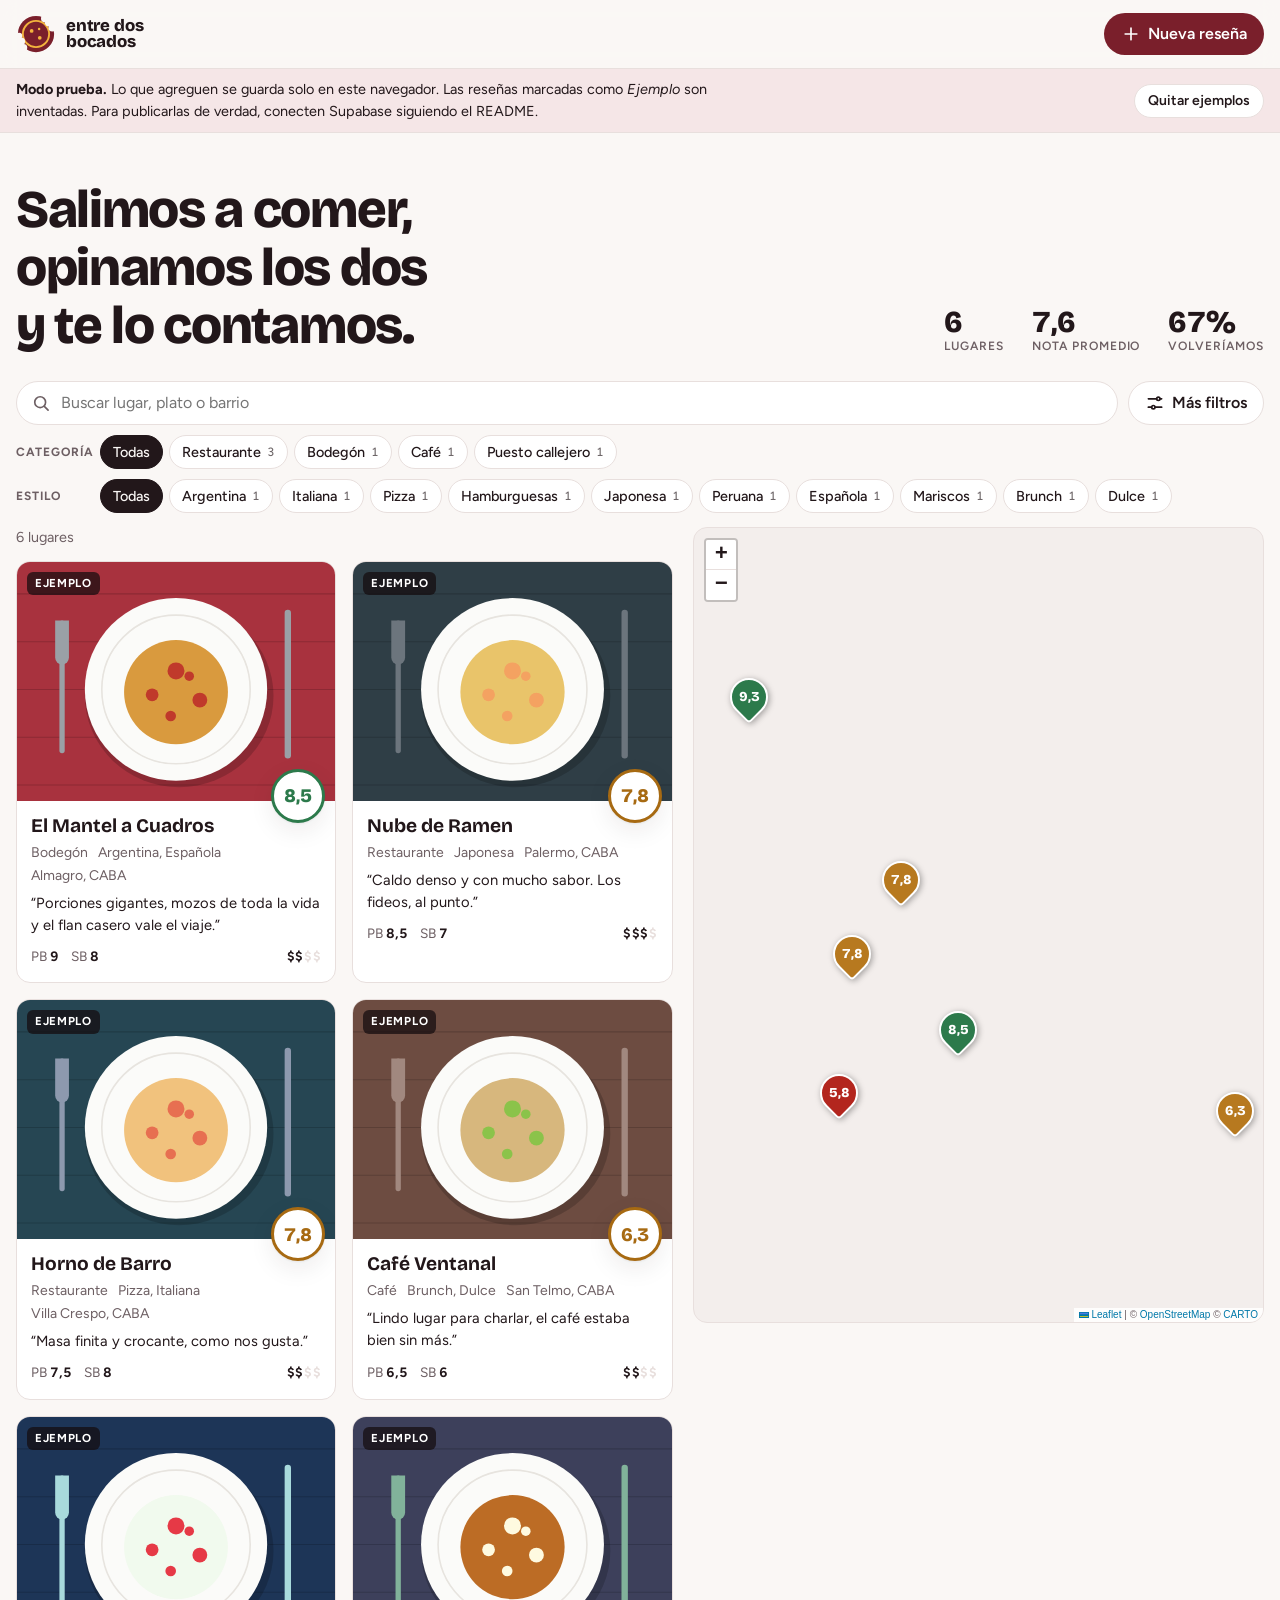
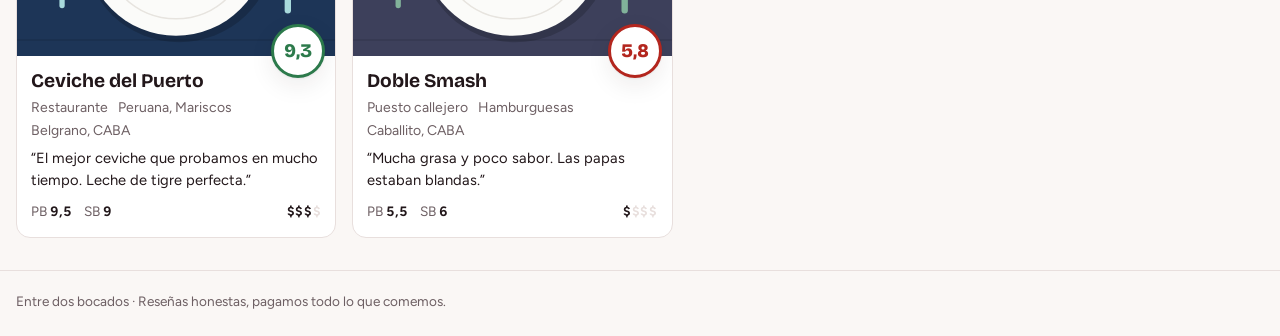
==== entre-dos-bocados/index.html @ 96b05f70 "Entre dos bocados: sitio de reseñas gastronómicas con mapa, fotos y filtros Sitio estático (HTML/CSS" ====
<!doctype html>
<html lang="es">
<head>
  <meta charset="utf-8">
  <meta name="viewport" content="width=device-width, initial-scale=1, viewport-fit=cover">
  <title>Entre dos bocados</title>
  <meta name="description" content="Reseñas a dos voces de los lugares donde salimos a comer: mapa, fotos, notas y opiniones.">
  <meta name="theme-color" content="#7a1f2b">
  <link rel="icon" href="img/logo.svg" type="image/svg+xml">
  <link rel="preconnect" href="https://fonts.googleapis.com">
  <link rel="preconnect" href="https://fonts.gstatic.com" crossorigin>
  <link rel="stylesheet" href="https://fonts.googleapis.com/css2?family=Bricolage+Grotesque:opsz,wght@12..96,500;12..96,700;12..96,800&family=Figtree:wght@400;500;600;700&display=swap">
  <link rel="stylesheet" href="lib/leaflet/leaflet.css">
  <link rel="stylesheet" href="css/styles.css">
</head>
<body>
  <header class="barra">
    <div class="barra__interior">
      <a class="marca" href="#" aria-label="Entre dos bocados, inicio">
        <img class="marca__logo" src="img/logo.svg" alt="" width="40" height="40">
        <span class="marca__nombre">Entre dos<br>bocados</span>
      </a>
      <div class="barra__acciones">
        <button class="btn btn--fantasma" id="btn-ingresar" type="button" hidden>Ingresar</button>
        <button class="btn btn--fantasma" id="btn-salir" type="button" hidden>Salir</button>
        <button class="btn btn--primario" id="btn-nueva" type="button" hidden>
          <svg viewBox="0 0 24 24" aria-hidden="true"><path d="M12 5v14M5 12h14"/></svg>
          <span>Nueva reseña</span>
        </button>
      </div>
    </div>
  </header>

  <div class="aviso" id="aviso-prueba" hidden>
    <div class="aviso__interior">
      <p><strong>Modo prueba.</strong> Lo que agreguen se guarda solo en este navegador. Las reseñas marcadas como <em>Ejemplo</em> son inventadas. Para publicarlas de verdad, conecten Supabase siguiendo el README.</p>
      <button class="btn btn--chico" id="btn-quitar-ejemplos" type="button" hidden>Quitar ejemplos</button>
    </div>
  </div>

  <section class="portada">
    <div class="portada__interior">
      <h1>Salimos a comer, opinamos los dos y te lo contamos.</h1>
      <dl class="cifras" id="cifras">
        <div><dt>Lugares</dt><dd id="cifra-lugares">0</dd></div>
        <div><dt>Nota promedio</dt><dd id="cifra-promedio">–</dd></div>
        <div><dt>Volveríamos</dt><dd id="cifra-volver">–</dd></div>
      </dl>
    </div>
  </section>

  <section class="filtros" aria-label="Filtros">
    <div class="filtros__interior">
      <div class="filtros__fila">
        <label class="buscador">
          <svg viewBox="0 0 24 24" aria-hidden="true"><circle cx="11" cy="11" r="6.5"/><path d="m16 16 4.5 4.5"/></svg>
          <span class="sr">Buscar</span>
          <input id="buscar" type="search" placeholder="Buscar lugar, plato o barrio" autocomplete="off">
        </label>
        <button class="btn btn--contorno" id="btn-mas-filtros" type="button" aria-expanded="false" aria-controls="mas-filtros">
          <svg viewBox="0 0 24 24" aria-hidden="true"><path d="M4 7h10M18 7h2M4 17h4M12 17h8"/><circle cx="16" cy="7" r="2"/><circle cx="10" cy="17" r="2"/></svg>
          <span>Más filtros</span><span class="contador" id="contador-filtros" hidden></span>
        </button>
      </div>

      <div class="grupo-chips">
        <span class="grupo-chips__titulo">Categoría</span>
        <div class="chips" id="chips-categorias" role="group" aria-label="Filtrar por categoría"></div>
      </div>
      <div class="grupo-chips">
        <span class="grupo-chips__titulo">Estilo</span>
        <div class="chips" id="chips-estilos" role="group" aria-label="Filtrar por estilo de comida"></div>
      </div>

      <div class="mas-filtros" id="mas-filtros" hidden>
        <label class="campo campo--en-linea">
          <span>Precio</span>
          <select id="filtro-precio">
            <option value="">Cualquiera</option>
            <option value="1">$ económico</option>
            <option value="2">$$ moderado</option>
            <option value="3">$$$ caro</option>
            <option value="4">$$$$ para ocasiones</option>
          </select>
        </label>
        <label class="campo campo--en-linea">
          <span>Nota mínima</span>
          <select id="filtro-nota">
            <option value="0">Cualquiera</option>
            <option value="6">6 o más</option>
            <option value="7">7 o más</option>
            <option value="8">8 o más</option>
            <option value="9">9 o más</option>
          </select>
        </label>
        <label class="campo campo--en-linea">
          <span>Ordenar</span>
          <select id="filtro-orden">
            <option value="recientes">Más recientes</option>
            <option value="nota">Mejor nota</option>
            <option value="precio">Más económicos</option>
            <option value="nombre">Nombre (A–Z)</option>
          </select>
        </label>
        <label class="interruptor">
          <input type="checkbox" id="filtro-volver">
          <span class="interruptor__pista" aria-hidden="true"></span>
          <span>Solo los que volveríamos</span>
        </label>
        <button class="btn btn--enlace" id="btn-limpiar" type="button">Limpiar filtros</button>
      </div>
    </div>
  </section>

  <main class="principal" id="principal" data-vista="lista">
    <section class="listado" aria-label="Reseñas">
      <p class="listado__resumen" id="resumen" aria-live="polite"></p>
      <div class="tarjetas" id="tarjetas"></div>
      <div class="vacio" id="vacio" hidden>
        <img src="img/logo.svg" alt="" width="56" height="56">
        <h2 id="vacio-titulo">Nada por acá</h2>
        <p id="vacio-texto">Ningún lugar coincide con esos filtros.</p>
      </div>
    </section>
    <section class="mapa-contenedor" aria-label="Mapa de lugares">
      <div id="mapa"></div>
    </section>
  </main>

  <nav class="conmutador" aria-label="Cambiar vista">
    <button type="button" data-vista="lista" aria-pressed="true">
      <svg viewBox="0 0 24 24" aria-hidden="true"><path d="M8 6h12M8 12h12M8 18h12"/><circle cx="4" cy="6" r="1"/><circle cx="4" cy="12" r="1"/><circle cx="4" cy="18" r="1"/></svg>
      Lista
    </button>
    <button type="button" data-vista="mapa" aria-pressed="false">
      <svg viewBox="0 0 24 24" aria-hidden="true"><path d="M12 21s-6.5-5.6-6.5-11a6.5 6.5 0 0 1 13 0c0 5.4-6.5 11-6.5 11z"/><circle cx="12" cy="10" r="2.3"/></svg>
      Mapa
    </button>
  </nav>

  <footer class="pie">
    <div class="pie__interior">
      <p>Entre dos bocados · Reseñas honestas, pagamos todo lo que comemos.</p>
    </div>
  </footer>

  <!-- Detalle de una reseña -->
  <dialog class="hoja" id="dlg-detalle" aria-labelledby="det-nombre">
    <div class="hoja__cuerpo" id="detalle"></div>
  </dialog>

  <!-- Formulario de reseña -->
  <dialog class="hoja hoja--form" id="dlg-form" aria-labelledby="form-titulo">
    <form class="formulario" id="form-resena" novalidate>
      <header class="hoja__cabecera">
        <h2 id="form-titulo">Nueva reseña</h2>
        <button class="btn-icono" type="button" data-cerrar aria-label="Cerrar">
          <svg viewBox="0 0 24 24" aria-hidden="true"><path d="M6 6l12 12M18 6 6 18"/></svg>
        </button>
      </header>

      <div class="formulario__contenido">
        <fieldset>
          <legend>El lugar</legend>
          <label class="campo">
            <span>Nombre del lugar *</span>
            <input id="f-nombre" name="nombre" required maxlength="120" autocomplete="off">
          </label>
          <div class="campos-dobles">
            <label class="campo">
              <span>Categoría *</span>
              <select id="f-categoria" name="categoria" required></select>
            </label>
            <div class="campo">
              <span id="f-precio-titulo">Precio</span>
              <div class="segmentado" id="f-precio" role="radiogroup" aria-labelledby="f-precio-titulo"></div>
            </div>
          </div>
          <div class="campo">
            <span>Estilos de comida</span>
            <div class="chips chips--envolver" id="f-estilos" role="group" aria-label="Estilos de comida"></div>
          </div>
        </fieldset>

        <fieldset>
          <legend>Ubicación *</legend>
          <div class="buscar-direccion">
            <label class="campo">
              <span>Dirección o barrio</span>
              <input id="f-direccion" name="direccion" maxlength="200" autocomplete="off" placeholder="Ej: Av. Corrientes 1234, CABA">
            </label>
            <button class="btn btn--contorno" type="button" id="btn-buscar-dir">Buscar</button>
          </div>
          <ul class="sugerencias" id="sugerencias" hidden></ul>
          <div class="mini-mapa" id="mini-mapa"></div>
          <div class="mini-mapa__pie">
            <p class="ayuda" id="ayuda-pin">Toquen el mapa para marcar el lugar. Pueden arrastrar el pin para ajustarlo.</p>
            <button class="btn btn--chico" type="button" id="btn-mi-ubicacion">Usar mi ubicación</button>
          </div>
        </fieldset>

        <fieldset>
          <legend>La visita</legend>
          <label class="campo">
            <span>Fecha de la visita</span>
            <input id="f-fecha" name="fecha" type="date">
          </label>
          <label class="campo">
            <span>Qué pedimos</span>
            <textarea id="f-pedimos" name="pedimos" rows="2" maxlength="600"></textarea>
          </label>
          <label class="campo">
            <span>El imperdible</span>
            <input id="f-imperdible" name="imperdible" maxlength="160" placeholder="El plato que recomendamos sí o sí">
          </label>
        </fieldset>

        <fieldset>
          <legend>Nuestras opiniones</legend>
          <div class="opiniones-form" id="f-opiniones"></div>
          <label class="interruptor">
            <input type="checkbox" id="f-volver" checked>
            <span class="interruptor__pista" aria-hidden="true"></span>
            <span>Volveríamos</span>
          </label>
        </fieldset>

        <fieldset>
          <legend>Fotos</legend>
          <label class="subir-fotos">
            <input id="f-fotos" type="file" accept="image/*" multiple>
            <svg viewBox="0 0 24 24" aria-hidden="true"><path d="M4 8h3l2-3h6l2 3h3v11H4z"/><circle cx="12" cy="13" r="3.5"/></svg>
            <span>Agregar fotos</span>
            <small>La primera es la portada. Se achican solas antes de subirse.</small>
          </label>
          <div class="fotos-previa" id="f-fotos-previa"></div>
        </fieldset>
      </div>

      <footer class="hoja__pie">
        <p class="error" id="form-error" role="alert" hidden></p>
        <button class="btn btn--fantasma" type="button" data-cerrar>Cancelar</button>
        <button class="btn btn--primario" type="submit" id="btn-guardar">Publicar reseña</button>
      </footer>
    </form>
  </dialog>

  <!-- Confirmar borrado -->
  <dialog class="hoja hoja--chica" id="dlg-borrar" aria-labelledby="borrar-titulo">
    <div class="hoja__cuerpo hoja__cuerpo--relleno">
      <h2 id="borrar-titulo">¿Borrar esta reseña?</h2>
      <p id="borrar-texto">Se borran también sus fotos. No se puede deshacer.</p>
      <div class="acciones-fin">
        <button class="btn btn--fantasma" type="button" data-cerrar>Cancelar</button>
        <button class="btn btn--peligro" type="button" id="btn-confirmar-borrar">Borrar</button>
      </div>
    </div>
  </dialog>

  <!-- Ingresar -->
  <dialog class="hoja hoja--chica" id="dlg-ingresar" aria-labelledby="ingresar-titulo">
    <form class="hoja__cuerpo hoja__cuerpo--relleno" id="form-ingresar">
      <h2 id="ingresar-titulo">Ingresar para escribir</h2>
      <p>Solo nosotros dos podemos publicar reseñas.</p>
      <label class="campo">
        <span>Email</span>
        <input id="ing-email" type="email" autocomplete="username" required>
      </label>
      <label class="campo">
        <span>Contraseña</span>
        <input id="ing-clave" type="password" autocomplete="current-password" required>
      </label>
      <p class="error" id="ing-error" role="alert" hidden></p>
      <div class="acciones-fin">
        <button class="btn btn--fantasma" type="button" data-cerrar>Cancelar</button>
        <button class="btn btn--primario" type="submit">Ingresar</button>
      </div>
    </form>
  </dialog>

  <div class="tostada" id="tostada" role="status" aria-live="polite" hidden></div>

  <script src="lib/leaflet/leaflet.js"></script>
  <script src="lib/supabase/supabase.js"></script>
  <script src="js/config.js"></script>
  <script src="js/ejemplos.js"></script>
  <script src="js/data.js"></script>
  <script src="js/app.js"></script>
</body>
</html>
---- entre-dos-bocados/lib/leaflet/leaflet.css ----
/* required styles */

.leaflet-pane,
.leaflet-tile,
.leaflet-marker-icon,
.leaflet-marker-shadow,
.leaflet-tile-container,
.leaflet-pane > svg,
.leaflet-pane > canvas,
.leaflet-zoom-box,
.leaflet-image-layer,
.leaflet-layer {
	position: absolute;
	left: 0;
	top: 0;
	}
.leaflet-container {
	overflow: hidden;
	}
.leaflet-tile,
.leaflet-marker-icon,
.leaflet-marker-shadow {
	-webkit-user-select: none;
	   -moz-user-select: none;
	        user-select: none;
	  -webkit-user-drag: none;
	}
/* Prevents IE11 from highlighting tiles in blue */
.leaflet-tile::selection {
	background: transparent;
}
/* Safari renders non-retina tile on retina better with this, but Chrome is worse */
.leaflet-safari .leaflet-tile {
	image-rendering: -webkit-optimize-contrast;
	}
/* hack that prevents hw layers "stretching" when loading new tiles */
.leaflet-safari .leaflet-tile-container {
	width: 1600px;
	height: 1600px;
	-webkit-transform-origin: 0 0;
	}
.leaflet-marker-icon,
.leaflet-marker-shadow {
	display: block;
	}
/* .leaflet-container svg: reset svg max-width decleration shipped in Joomla! (joomla.org) 3.x */
/* .leaflet-container img: map is broken in FF if you have max-width: 100% on tiles */
.leaflet-container .leaflet-overlay-pane svg {
	max-width: none !important;
	max-height: none !important;
	}
.leaflet-container .leaflet-marker-pane img,
.leaflet-container .leaflet-shadow-pane img,
.leaflet-container .leaflet-tile-pane img,
.leaflet-container img.leaflet-image-layer,
.leaflet-container .leaflet-tile {
	max-width: none !important;
	max-height: none !important;
	width: auto;
	padding: 0;
	}

.leaflet-container img.leaflet-tile {
	/* See: https://bugs.chromium.org/p/chromium/issues/detail?id=600120 */
	mix-blend-mode: plus-lighter;
}

.leaflet-container.leaflet-touch-zoom {
	-ms-touch-action: pan-x pan-y;
	touch-action: pan-x pan-y;
	}
.leaflet-container.leaflet-touch-drag {
	-ms-touch-action: pinch-zoom;
	/* Fallback for FF which doesn't support pinch-zoom */
	touch-action: none;
	touch-action: pinch-zoom;
}
.leaflet-container.leaflet-touch-drag.leaflet-touch-zoom {
	-ms-touch-action: none;
	touch-action: none;
}
.leaflet-container {
	-webkit-tap-highlight-color: transparent;
}
.leaflet-container a {
	-webkit-tap-highlight-color: rgba(51, 181, 229, 0.4);
}
.leaflet-tile {
	filter: inherit;
	visibility: hidden;
	}
.leaflet-tile-loaded {
	visibility: inherit;
	}
.leaflet-zoom-box {
	width: 0;
	height: 0;
	-moz-box-sizing: border-box;
	     box-sizing: border-box;
	z-index: 800;
	}
/* workaround for https://bugzilla.mozilla.org/show_bug.cgi?id=888319 */
.leaflet-overlay-pane svg {
	-moz-user-select: none;
	}

.leaflet-pane         { z-index: 400; }

.leaflet-tile-pane    { z-index: 200; }
.leaflet-overlay-pane { z-index: 400; }
.leaflet-shadow-pane  { z-index: 500; }
.leaflet-marker-pane  { z-index: 600; }
.leaflet-tooltip-pane   { z-index: 650; }
.leaflet-popup-pane   { z-index: 700; }

.leaflet-map-pane canvas { z-index: 100; }
.leaflet-map-pane svg    { z-index: 200; }

.leaflet-vml-shape {
	width: 1px;
	height: 1px;
	}
.lvml {
	behavior: url(#default#VML);
	display: inline-block;
	position: absolute;
	}


/* control positioning */

.leaflet-control {
	position: relative;
	z-index: 800;
	pointer-events: visiblePainted; /* IE 9-10 doesn't have auto */
	pointer-events: auto;
	}
.leaflet-top,
.leaflet-bottom {
	position: absolute;
	z-index: 1000;
	pointer-events: none;
	}
.leaflet-top {
	top: 0;
	}
.leaflet-right {
	right: 0;
	}
.leaflet-bottom {
	bottom: 0;
	}
.leaflet-left {
	left: 0;
	}
.leaflet-control {
	float: left;
	clear: both;
	}
.leaflet-right .leaflet-control {
	float: right;
	}
.leaflet-top .leaflet-control {
	margin-top: 10px;
	}
.leaflet-bottom .leaflet-control {
	margin-bottom: 10px;
	}
.leaflet-left .leaflet-control {
	margin-left: 10px;
	}
.leaflet-right .leaflet-control {
	margin-right: 10px;
	}


/* zoom and fade animations */

.leaflet-fade-anim .leaflet-popup {
	opacity: 0;
	-webkit-transition: opacity 0.2s linear;
	   -moz-transition: opacity 0.2s linear;
	        transition: opacity 0.2s linear;
	}
.leaflet-fade-anim .leaflet-map-pane .leaflet-popup {
	opacity: 1;
	}
.leaflet-zoom-animated {
	-webkit-transform-origin: 0 0;
	    -ms-transform-origin: 0 0;
	        transform-origin: 0 0;
	}
svg.leaflet-zoom-animated {
	will-change: transform;
}

.leaflet-zoom-anim .leaflet-zoom-animated {
	-webkit-transition: -webkit-transform 0.25s cubic-bezier(0,0,0.25,1);
	   -moz-transition:    -moz-transform 0.25s cubic-bezier(0,0,0.25,1);
	        transition:         transform 0.25s cubic-bezier(0,0,0.25,1);
	}
.leaflet-zoom-anim .leaflet-tile,
.leaflet-pan-anim .leaflet-tile {
	-webkit-transition: none;
	   -moz-transition: none;
	        transition: none;
	}

.leaflet-zoom-anim .leaflet-zoom-hide {
	visibility: hidden;
	}


/* cursors */

.leaflet-interactive {
	cursor: pointer;
	}
.leaflet-grab {
	cursor: -webkit-grab;
	cursor:    -moz-grab;
	cursor:         grab;
	}
.leaflet-crosshair,
.leaflet-crosshair .leaflet-interactive {
	cursor: crosshair;
	}
.leaflet-popup-pane,
.leaflet-control {
	cursor: auto;
	}
.leaflet-dragging .leaflet-grab,
.leaflet-dragging .leaflet-grab .leaflet-interactive,
.leaflet-dragging .leaflet-marker-draggable {
	cursor: move;
	cursor: -webkit-grabbing;
	cursor:    -moz-grabbing;
	cursor:         grabbing;
	}

/* marker & overlays interactivity */
.leaflet-marker-icon,
.leaflet-marker-shadow,
.leaflet-image-layer,
.leaflet-pane > svg path,
.leaflet-tile-container {
	pointer-events: none;
	}

.leaflet-marker-icon.leaflet-interactive,
.leaflet-image-layer.leaflet-interactive,
.leaflet-pane > svg path.leaflet-interactive,
svg.leaflet-image-layer.leaflet-interactive path {
	pointer-events: visiblePainted; /* IE 9-10 doesn't have auto */
	pointer-events: auto;
	}

/* visual tweaks */

.leaflet-container {
	background: #ddd;
	outline-offset: 1px;
	}
.leaflet-container a {
	color: #0078A8;
	}
.leaflet-zoom-box {
	border: 2px dotted #38f;
	background: rgba(255,255,255,0.5);
	}


/* general typography */
.leaflet-container {
	font-family: "Helvetica Neue", Arial, Helvetica, sans-serif;
	font-size: 12px;
	font-size: 0.75rem;
	line-height: 1.5;
	}


/* general toolbar styles */

.leaflet-bar {
	box-shadow: 0 1px 5px rgba(0,0,0,0.65);
	border-radius: 4px;
	}
.leaflet-bar a {
	background-color: #fff;
	border-bottom: 1px solid #ccc;
	width: 26px;
	height: 26px;
	line-height: 26px;
	display: block;
	text-align: center;
	text-decoration: none;
	color: black;
	}
.leaflet-bar a,
.leaflet-control-layers-toggle {
	background-position: 50% 50%;
	background-repeat: no-repeat;
	display: block;
	}
.leaflet-bar a:hover,
.leaflet-bar a:focus {
	background-color: #f4f4f4;
	}
.leaflet-bar a:first-child {
	border-top-left-radius: 4px;
	border-top-right-radius: 4px;
	}
.leaflet-bar a:last-child {
	border-bottom-left-radius: 4px;
	border-bottom-right-radius: 4px;
	border-bottom: none;
	}
.leaflet-bar a.leaflet-disabled {
	cursor: default;
	background-color: #f4f4f4;
	color: #bbb;
	}

.leaflet-touch .leaflet-bar a {
	width: 30px;
	height: 30px;
	line-height: 30px;
	}
.leaflet-touch .leaflet-bar a:first-child {
	border-top-left-radius: 2px;
	border-top-right-radius: 2px;
	}
.leaflet-touch .leaflet-bar a:last-child {
	border-bottom-left-radius: 2px;
	border-bottom-right-radius: 2px;
	}

/* zoom control */

.leaflet-control-zoom-in,
.leaflet-control-zoom-out {
	font: bold 18px 'Lucida Console', Monaco, monospace;
	text-indent: 1px;
	}

.leaflet-touch .leaflet-control-zoom-in, .leaflet-touch .leaflet-control-zoom-out  {
	font-size: 22px;
	}


/* layers control */

.leaflet-control-layers {
	box-shadow: 0 1px 5px rgba(0,0,0,0.4);
	background: #fff;
	border-radius: 5px;
	}
.leaflet-control-layers-toggle {
	background-image: url(images/layers.png);
	width: 36px;
	height: 36px;
	}
.leaflet-retina .leaflet-control-layers-toggle {
	background-image: url(images/layers-2x.png);
	background-size: 26px 26px;
	}
.leaflet-touch .leaflet-control-layers-toggle {
	width: 44px;
	height: 44px;
	}
.leaflet-control-layers .leaflet-control-layers-list,
.leaflet-control-layers-expanded .leaflet-control-layers-toggle {
	display: none;
	}
.leaflet-control-layers-expanded .leaflet-control-layers-list {
	display: block;
	position: relative;
	}
.leaflet-control-layers-expanded {
	padding: 6px 10px 6px 6px;
	color: #333;
	background: #fff;
	}
.leaflet-control-layers-scrollbar {
	overflow-y: scroll;
	overflow-x: hidden;
	padding-right: 5px;
	}
.leaflet-control-layers-selector {
	margin-top: 2px;
	position: relative;
	top: 1px;
	}
.leaflet-control-layers label {
	display: block;
	font-size: 13px;
	font-size: 1.08333em;
	}
.leaflet-control-layers-separator {
	height: 0;
	border-top: 1px solid #ddd;
	margin: 5px -10px 5px -6px;
	}

/* Default icon URLs */
.leaflet-default-icon-path { /* used only in path-guessing heuristic, see L.Icon.Default */
	background-image: url(images/marker-icon.png);
	}


/* attribution and scale controls */

.leaflet-container .leaflet-control-attribution {
	background: #fff;
	background: rgba(255, 255, 255, 0.8);
	margin: 0;
	}
.leaflet-control-attribution,
.leaflet-control-scale-line {
	padding: 0 5px;
	color: #333;
	line-height: 1.4;
	}
.leaflet-control-attribution a {
	text-decoration: none;
	}
.leaflet-control-attribution a:hover,
.leaflet-control-attribution a:focus {
	text-decoration: underline;
	}
.leaflet-attribution-flag {
	display: inline !important;
	vertical-align: baseline !important;
	width: 1em;
	height: 0.6669em;
	}
.leaflet-left .leaflet-control-scale {
	margin-left: 5px;
	}
.leaflet-bottom .leaflet-control-scale {
	margin-bottom: 5px;
	}
.leaflet-control-scale-line {
	border: 2px solid #777;
	border-top: none;
	line-height: 1.1;
	padding: 2px 5px 1px;
	white-space: nowrap;
	-moz-box-sizing: border-box;
	     box-sizing: border-box;
	background: rgba(255, 255, 255, 0.8);
	text-shadow: 1px 1px #fff;
	}
.leaflet-control-scale-line:not(:first-child) {
	border-top: 2px solid #777;
	border-bottom: none;
	margin-top: -2px;
	}
.leaflet-control-scale-line:not(:first-child):not(:last-child) {
	border-bottom: 2px solid #777;
	}

.leaflet-touch .leaflet-control-attribution,
.leaflet-touch .leaflet-control-layers,
.leaflet-touch .leaflet-bar {
	box-shadow: none;
	}
.leaflet-touch .leaflet-control-layers,
.leaflet-touch .leaflet-bar {
	border: 2px solid rgba(0,0,0,0.2);
	background-clip: padding-box;
	}


/* popup */

.leaflet-popup {
	position: absolute;
	text-align: center;
	margin-bottom: 20px;
	}
.leaflet-popup-content-wrapper {
	padding: 1px;
	text-align: left;
	border-radius: 12px;
	}
.leaflet-popup-content {
	margin: 13px 24px 13px 20px;
	line-height: 1.3;
	font-size: 13px;
	font-size: 1.08333em;
	min-height: 1px;
	}
.leaflet-popup-content p {
	margin: 17px 0;
	margin: 1.3em 0;
	}
.leaflet-popup-tip-container {
	width: 40px;
	height: 20px;
	position: absolute;
	left: 50%;
	margin-top: -1px;
	margin-left: -20px;
	overflow: hidden;
	pointer-events: none;
	}
.leaflet-popup-tip {
	width: 17px;
	height: 17px;
	padding: 1px;

	margin: -10px auto 0;
	pointer-events: auto;

	-webkit-transform: rotate(45deg);
	   -moz-transform: rotate(45deg);
	    -ms-transform: rotate(45deg);
	        transform: rotate(45deg);
	}
.leaflet-popup-content-wrapper,
.leaflet-popup-tip {
	background: white;
	color: #333;
	box-shadow: 0 3px 14px rgba(0,0,0,0.4);
	}
.leaflet-container a.leaflet-popup-close-button {
	position: absolute;
	top: 0;
	right: 0;
	border: none;
	text-align: center;
	width: 24px;
	height: 24px;
	font: 16px/24px Tahoma, Verdana, sans-serif;
	color: #757575;
	text-decoration: none;
	background: transparent;
	}
.leaflet-container a.leaflet-popup-close-button:hover,
.leaflet-container a.leaflet-popup-close-button:focus {
	color: #585858;
	}
.leaflet-popup-scrolled {
	overflow: auto;
	}

.leaflet-oldie .leaflet-popup-content-wrapper {
	-ms-zoom: 1;
	}
.leaflet-oldie .leaflet-popup-tip {
	width: 24px;
	margin: 0 auto;

	-ms-filter: "progid:DXImageTransform.Microsoft.Matrix(M11=0.70710678, M12=0.70710678, M21=-0.70710678, M22=0.70710678)";
	filter: progid:DXImageTransform.Microsoft.Matrix(M11=0.70710678, M12=0.70710678, M21=-0.70710678, M22=0.70710678);
	}

.leaflet-oldie .leaflet-control-zoom,
.leaflet-oldie .leaflet-control-layers,
.leaflet-oldie .leaflet-popup-content-wrapper,
.leaflet-oldie .leaflet-popup-tip {
	border: 1px solid #999;
	}


/* div icon */

.leaflet-div-icon {
	background: #fff;
	border: 1px solid #666;
	}


/* Tooltip */
/* Base styles for the element that has a tooltip */
.leaflet-tooltip {
	position: absolute;
	padding: 6px;
	background-color: #fff;
	border: 1px solid #fff;
	border-radius: 3px;
	color: #222;
	white-space: nowrap;
	-webkit-user-select: none;
	-moz-user-select: none;
	-ms-user-select: none;
	user-select: none;
	pointer-events: none;
	box-shadow: 0 1px 3px rgba(0,0,0,0.4);
	}
.leaflet-tooltip.leaflet-interactive {
	cursor: pointer;
	pointer-events: auto;
	}
.leaflet-tooltip-top:before,
.leaflet-tooltip-bottom:before,
.leaflet-tooltip-left:before,
.leaflet-tooltip-right:before {
	position: absolute;
	pointer-events: none;
	border: 6px solid transparent;
	background: transparent;
	content: "";
	}

/* Directions */

.leaflet-tooltip-bottom {
	margin-top: 6px;
}
.leaflet-tooltip-top {
	margin-top: -6px;
}
.leaflet-tooltip-bottom:before,
.leaflet-tooltip-top:before {
	left: 50%;
	margin-left: -6px;
	}
.leaflet-tooltip-top:before {
	bottom: 0;
	margin-bottom: -12px;
	border-top-color: #fff;
	}
.leaflet-tooltip-bottom:before {
	top: 0;
	margin-top: -12px;
	margin-left: -6px;
	border-bottom-color: #fff;
	}
.leaflet-tooltip-left {
	margin-left: -6px;
}
.leaflet-tooltip-right {
	margin-left: 6px;
}
.leaflet-tooltip-left:before,
.leaflet-tooltip-right:before {
	top: 50%;
	margin-top: -6px;
	}
.leaflet-tooltip-left:before {
	right: 0;
	margin-right: -12px;
	border-left-color: #fff;
	}
.leaflet-tooltip-right:before {
	left: 0;
	margin-left: -12px;
	border-right-color: #fff;
	}

/* Printing */

@media print {
	/* Prevent printers from removing background-images of controls. */
	.leaflet-control {
		-webkit-print-color-adjust: exact;
		print-color-adjust: exact;
		}
	}
---- entre-dos-bocados/css/styles.css ----
/* Entre dos bocados
 * Concepto: mantel de bodegón. Vino tinto como acento, mostaza para los
 * detalles; la lista y el mapa conviven lado a lado en PC y se alternan en el celular. */
:root {
  --fondo: #faf7f5;
  --superficie: #ffffff;
  --superficie-2: #f3eeec;
  --tinta: #22171a;
  --tenue: #6d5f63;
  --linea: #e8dfdd;
  --vino: #7a1f2b;
  --vino-fuerte: #5e1520;
  --vino-suave: #f5e6e7;
  --sobre-vino: #ffffff;
  --mostaza: #f2b33d;
  --bien: #2c7a4b;
  --medio: #a76a12;
  --mal: #b3261e;
  --sombra: 0 1px 2px rgba(34, 23, 26, .06), 0 8px 24px rgba(34, 23, 26, .08);

  --f-display: "Bricolage Grotesque", "Arial Narrow", system-ui, sans-serif;
  --f-texto: "Figtree", system-ui, -apple-system, "Segoe UI", Roboto, sans-serif;

  --radio: 14px;
  --alto-barra: 68px;
  --ancho: 1440px;
  color-scheme: light;
}

@media (prefers-color-scheme: dark) {
  :root:not([data-theme="light"]) {
    --fondo: #151011;
    --superficie: #201819;
    --superficie-2: #2a2123;
    --tinta: #f4ecea;
    --tenue: #b5a6a9;
    --linea: #3a2e30;
    --vino: #e36a7b;
    --vino-fuerte: #f08a98;
    --vino-suave: #3b2328;
    --sobre-vino: #1a0f11;
    --mostaza: #f2b33d;
    --bien: #5fcb8b;
    --medio: #f2b33d;
    --mal: #ff8a80;
    --sombra: 0 1px 2px rgba(0, 0, 0, .3), 0 10px 28px rgba(0, 0, 0, .35);
    color-scheme: dark;
  }
}
:root[data-theme="dark"] {
  --fondo: #151011;
  --superficie: #201819;
  --superficie-2: #2a2123;
  --tinta: #f4ecea;
  --tenue: #b5a6a9;
  --linea: #3a2e30;
  --vino: #e36a7b;
  --vino-fuerte: #f08a98;
  --vino-suave: #3b2328;
  --sobre-vino: #1a0f11;
  --mostaza: #f2b33d;
  --bien: #5fcb8b;
  --medio: #f2b33d;
  --mal: #ff8a80;
  --sombra: 0 1px 2px rgba(0, 0, 0, .3), 0 10px 28px rgba(0, 0, 0, .35);
  color-scheme: dark;
}

*, *::before, *::after { box-sizing: border-box; }
html { -webkit-text-size-adjust: 100%; }
body {
  margin: 0;
  background: var(--fondo);
  color: var(--tinta);
  font: 400 16px/1.5 var(--f-texto);
  -webkit-font-smoothing: antialiased;
}
img { max-width: 100%; display: block; }
[hidden] { display: none !important; }
h1, h2, h3 { font-family: var(--f-display); line-height: 1.1; margin: 0; text-wrap: balance; }
p { margin: 0; }
button, input, select, textarea { font: inherit; color: inherit; }
svg { width: 1.25em; height: 1.25em; fill: none; stroke: currentColor; stroke-width: 2; stroke-linecap: round; stroke-linejoin: round; flex: none; }
.sr { position: absolute; width: 1px; height: 1px; overflow: hidden; clip: rect(0 0 0 0); white-space: nowrap; }
:focus-visible { outline: 3px solid var(--mostaza); outline-offset: 2px; border-radius: 6px; }

.barra__interior, .aviso__interior, .portada__interior, .filtros__interior, .principal, .pie__interior {
  max-width: var(--ancho);
  margin-inline: auto;
  padding-left: max(16px, env(safe-area-inset-left, 0px));
  padding-right: max(16px, env(safe-area-inset-right, 0px));
}

/* ---------- Botones ---------- */
.btn {
  display: inline-flex; align-items: center; justify-content: center; gap: .45em;
  min-height: 42px; padding: 0 1rem;
  border-radius: 999px; border: 1.5px solid transparent;
  background: transparent; cursor: pointer; font-weight: 600; white-space: nowrap;
  transition: background-color .15s, border-color .15s, transform .1s;
}
.btn:active { transform: translateY(1px); }
.btn:disabled { opacity: .55; cursor: progress; }
.btn--primario { background: var(--vino); color: var(--sobre-vino); }
.btn--primario:hover { background: var(--vino-fuerte); }
.btn--contorno { border-color: var(--linea); background: var(--superficie); }
.btn--contorno:hover { border-color: var(--tenue); }
.btn--fantasma:hover { background: var(--superficie-2); }
.btn--peligro { background: var(--mal); color: #fff; }
.btn--chico { min-height: 34px; padding: 0 .8rem; font-size: .875rem; border-color: var(--linea); background: var(--superficie); }
.btn--enlace { padding: 0; min-height: 0; color: var(--vino); text-decoration: underline; text-underline-offset: 3px; font-weight: 600; }
.btn-icono {
  display: inline-grid; place-items: center; width: 40px; height: 40px; border-radius: 50%;
  border: 0; background: var(--superficie-2); cursor: pointer;
}
.btn-icono:hover { background: var(--linea); }

/* ---------- Barra superior ---------- */
body::before {
  content: ""; position: fixed; inset: 0 0 auto; height: env(safe-area-inset-top, 0px);
  z-index: 1001; background: var(--fondo);
}
.barra {
  position: sticky; top: env(safe-area-inset-top, 0px); z-index: 1000;
  background: color-mix(in srgb, var(--fondo) 88%, transparent);
  backdrop-filter: blur(10px); -webkit-backdrop-filter: blur(10px);
  border-bottom: 1px solid var(--linea);
}
.barra__interior { height: var(--alto-barra); display: flex; align-items: center; justify-content: space-between; gap: 12px; }
.marca { display: flex; align-items: center; gap: 10px; color: inherit; text-decoration: none; }
.marca__logo { width: 40px; height: 40px; }
.marca__nombre { font: 800 1.05rem/0.95 var(--f-display); letter-spacing: -.01em; text-transform: lowercase; }
.barra__acciones { display: flex; align-items: center; gap: 6px; }

/* ---------- Aviso modo prueba ---------- */
.aviso { background: var(--vino-suave); border-bottom: 1px solid var(--linea); }
.aviso__interior { display: flex; align-items: center; justify-content: space-between; gap: 12px 20px; flex-wrap: wrap; padding-block: 10px; font-size: .9rem; }
.aviso p { max-width: 80ch; }

/* ---------- Portada ---------- */
.portada__interior { padding-block: clamp(24px, 5vw, 48px) 12px; display: flex; align-items: flex-end; justify-content: space-between; gap: 20px 40px; flex-wrap: wrap; }
.portada h1 { font-size: clamp(1.75rem, 4.4vw, 3.3rem); font-weight: 800; letter-spacing: -.025em; max-width: 18ch; }
.cifras { display: flex; gap: 28px; margin: 0; }
.cifras div { display: flex; flex-direction: column-reverse; }
.cifras dt { font-size: .75rem; text-transform: uppercase; letter-spacing: .08em; color: var(--tenue); font-weight: 600; }
.cifras dd { margin: 0; font: 800 1.9rem/1 var(--f-display); font-variant-numeric: tabular-nums; }

/* ---------- Filtros ---------- */
.filtros__interior { padding-block: 14px 6px; display: grid; gap: 10px; }
.filtros__fila { display: flex; gap: 10px; }
.buscador {
  flex: 1; min-width: 0; display: flex; align-items: center; gap: 8px;
  padding: 0 14px; min-height: 44px; border-radius: 999px;
  background: var(--superficie); border: 1.5px solid var(--linea); color: var(--tenue);
}
.buscador:focus-within { border-color: var(--vino); }
.buscador input { flex: 1; min-width: 0; border: 0; outline: 0; background: transparent; color: var(--tinta); }
.contador {
  display: inline-grid; place-items: center; min-width: 20px; height: 20px; padding: 0 6px;
  border-radius: 999px; background: var(--vino); color: var(--sobre-vino); font-size: .75rem;
}
.grupo-chips { display: flex; align-items: center; gap: 10px; min-width: 0; }
.grupo-chips__titulo { flex: none; width: 74px; font-size: .75rem; text-transform: uppercase; letter-spacing: .08em; color: var(--tenue); font-weight: 700; }
.chips {
  display: flex; gap: 6px; overflow-x: auto; scrollbar-width: none; min-width: 0;
  padding: 2px; margin: -2px; scroll-padding-inline: 4px;
}
.chips::-webkit-scrollbar { display: none; }
.chips--envolver { flex-wrap: wrap; overflow: visible; }
.chip {
  flex: none; display: inline-flex; align-items: center; gap: 6px;
  min-height: 34px; padding: 0 12px; border-radius: 999px;
  border: 1.5px solid var(--linea); background: var(--superficie);
  font-size: .9rem; font-weight: 500; cursor: pointer; white-space: nowrap;
}
.chip:hover { border-color: var(--tenue); }
.chip[aria-pressed="true"], .chip[aria-checked="true"] { background: var(--tinta); border-color: var(--tinta); color: var(--fondo); }
.chip small { font-size: .75rem; opacity: .65; font-variant-numeric: tabular-nums; }

.mas-filtros {
  display: flex; flex-wrap: wrap; align-items: center; gap: 12px 20px;
  padding: 14px; border-radius: var(--radio); background: var(--superficie); border: 1px solid var(--linea);
}

/* ---------- Campos ---------- */
.campo { display: grid; gap: 6px; min-width: 0; }
.campo > span { font-size: .85rem; font-weight: 600; color: var(--tenue); }
.campo--en-linea { display: flex; align-items: center; gap: 8px; }
.campo input, .campo select, .campo textarea {
  width: 100%; min-height: 44px; padding: 8px 12px; border-radius: 10px;
  border: 1.5px solid var(--linea); background: var(--superficie);
}
.campo--en-linea select { width: auto; min-height: 38px; padding-block: 4px; }
.campo textarea { resize: vertical; min-height: 64px; }
.campo input:focus, .campo select:focus, .campo textarea:focus { outline: 0; border-color: var(--vino); }
.campo input[aria-invalid="true"], .campo select[aria-invalid="true"] { border-color: var(--mal); }

.interruptor { display: inline-flex; align-items: center; gap: 10px; cursor: pointer; font-weight: 500; }
.interruptor input { position: absolute; opacity: 0; width: 1px; height: 1px; }
.interruptor__pista { position: relative; width: 42px; height: 24px; border-radius: 999px; background: var(--linea); transition: background-color .15s; flex: none; }
.interruptor__pista::after { content: ""; position: absolute; top: 3px; left: 3px; width: 18px; height: 18px; border-radius: 50%; background: #fff; box-shadow: 0 1px 3px rgba(0,0,0,.3); transition: transform .15s; }
.interruptor input:checked + .interruptor__pista { background: var(--vino); }
.interruptor input:checked + .interruptor__pista::after { transform: translateX(18px); }
.interruptor input:focus-visible + .interruptor__pista { outline: 3px solid var(--mostaza); outline-offset: 2px; }

/* ---------- Lista + mapa ---------- */
.principal { padding-block: 8px 32px; display: grid; gap: 20px; }
.listado { min-width: 0; }
.listado__resumen { font-size: .9rem; color: var(--tenue); margin-bottom: 12px; }
.tarjetas { display: grid; grid-template-columns: repeat(auto-fill, minmax(250px, 1fr)); gap: 16px; }

.tarjeta {
  position: relative; display: flex; flex-direction: column; min-width: 0;
  background: var(--superficie); border: 1px solid var(--linea); border-radius: var(--radio);
  overflow: hidden; cursor: pointer; text-align: left; padding: 0;
  transition: transform .15s, box-shadow .15s, border-color .15s;
}
.tarjeta:hover, .tarjeta.activa { transform: translateY(-2px); box-shadow: var(--sombra); border-color: var(--tenue); }
.tarjeta__foto { position: relative; aspect-ratio: 4 / 3; max-width: 100%; background: var(--superficie-2); }
.tarjeta__foto img { width: 100%; height: 100%; object-fit: cover; }
.tarjeta__sinfoto { width: 100%; height: 100%; display: grid; place-items: center; }
.tarjeta__sinfoto img { width: 56px; height: 56px; opacity: .35; }
.tarjeta__nota { position: absolute; right: 10px; bottom: -22px; }
.tarjeta__sello {
  position: absolute; left: 10px; top: 10px; padding: 3px 8px; border-radius: 6px;
  background: rgba(20, 12, 14, .72); color: #fff; font-size: .72rem; font-weight: 700;
  letter-spacing: .06em; text-transform: uppercase;
}
.tarjeta__cuerpo { padding: 14px 14px 16px; display: grid; gap: 6px; }
.tarjeta__nombre { font-size: 1.2rem; font-weight: 700; padding-right: 58px; overflow-wrap: anywhere; }
.tarjeta__meta { font-size: .875rem; color: var(--tenue); display: flex; flex-wrap: wrap; gap: 2px 10px; }
.tarjeta__frase { font-size: .92rem; display: -webkit-box; -webkit-line-clamp: 2; -webkit-box-orient: vertical; overflow: hidden; }
.tarjeta__pie { display: flex; align-items: center; justify-content: space-between; gap: 8px; margin-top: 4px; font-size: .85rem; }
.duo { display: flex; gap: 12px; color: var(--tenue); font-variant-numeric: tabular-nums; }
.duo b { color: var(--tinta); }

.nota {
  --c: var(--medio);
  display: inline-grid; place-items: center; width: 54px; height: 54px; border-radius: 50%;
  background: var(--superficie); border: 3px solid var(--c); color: var(--c);
  font: 800 1.2rem/1 var(--f-display); font-variant-numeric: tabular-nums; box-shadow: var(--sombra);
}
.nota--bien { --c: var(--bien); }
.nota--mal { --c: var(--mal); }
.precio { font-weight: 700; letter-spacing: .05em; color: var(--tinta); }
.precio span { color: var(--linea); }
.etiqueta-volver { display: inline-flex; align-items: center; gap: 4px; font-weight: 600; font-size: .8rem; color: var(--bien); }
.etiqueta-volver--no { color: var(--tenue); }

.vacio { text-align: center; padding: 48px 16px; display: grid; justify-items: center; gap: 10px; color: var(--tenue); }
.vacio img { opacity: .5; }
.vacio h2 { color: var(--tinta); font-size: 1.4rem; }

.mapa-contenedor { position: relative; min-width: 0; scroll-margin-top: calc(var(--alto-barra) + env(safe-area-inset-top, 0px) + 8px); }
#mapa { width: 100%; height: 100%; border-radius: var(--radio); border: 1px solid var(--linea); background: var(--superficie-2); z-index: 0; }

/* Pines del mapa */
.pin-icono { background: none; border: 0; }
.pin {
  --c: var(--medio);
  display: grid; place-items: center; width: 38px; height: 38px; border-radius: 50% 50% 50% 4px;
  transform: rotate(-45deg); background: var(--c); border: 2.5px solid #fff;
  box-shadow: 0 2px 6px rgba(0,0,0,.35); transition: transform .15s;
}
.pin span { transform: rotate(45deg); color: #fff; font: 800 .85rem/1 var(--f-display); font-variant-numeric: tabular-nums; }
.pin--bien { --c: #2c7a4b; }
.pin--medio { --c: #b7791f; }
.pin--mal { --c: #b3261e; }
.pin--nueva { --c: #7a1f2b; }
.pin.activo { transform: rotate(-45deg) scale(1.25); }
.leaflet-popup-content-wrapper { border-radius: 12px; background: var(--superficie); color: var(--tinta); }
.leaflet-popup-tip { background: var(--superficie); }
.leaflet-popup-content { margin: 12px 14px; font: 400 .9rem/1.4 var(--f-texto); }
.popup b { display: block; font: 700 1.05rem/1.2 var(--f-display); margin-bottom: 2px; }
.popup p { color: var(--tenue); margin-bottom: 8px; }
.leaflet-container a.leaflet-popup-close-button { color: var(--tenue); }
.leaflet-control-attribution { font-size: 10px; }
.leaflet-container .leaflet-control-attribution { background: color-mix(in srgb, var(--superficie) 85%, transparent); color: var(--tenue); }
.leaflet-bar a { background: var(--superficie); color: var(--tinta); border-color: var(--linea); }

/* Conmutador lista/mapa (solo celular) */
.conmutador {
  position: fixed; z-index: 900; left: 50%; transform: translateX(-50%);
  bottom: calc(16px + env(safe-area-inset-bottom, 0px));
  display: flex; padding: 4px; gap: 4px; border-radius: 999px;
  background: var(--tinta); box-shadow: 0 6px 20px rgba(0,0,0,.3);
}
.conmutador button {
  display: inline-flex; align-items: center; gap: 6px; min-height: 40px; padding: 0 16px;
  border: 0; border-radius: 999px; background: transparent; color: var(--fondo); font-weight: 600; cursor: pointer;
}
.conmutador button[aria-pressed="true"] { background: var(--fondo); color: var(--tinta); }

.pie { border-top: 1px solid var(--linea); }
.pie__interior { padding-block: 20px calc(84px + env(safe-area-inset-bottom, 0px)); font-size: .85rem; color: var(--tenue); }

@media (max-width: 959px) {
  .principal[data-vista="mapa"] .listado { display: none; }
  .principal[data-vista="lista"] .mapa-contenedor { display: none; }
  .principal[data-vista="mapa"] .mapa-contenedor { height: calc(100dvh - var(--alto-barra) - 110px); min-height: 360px; }
}
@media (min-width: 960px) {
  .conmutador { display: none; }
  .pie__interior { padding-bottom: 24px; }
  .principal { grid-template-columns: minmax(0, 1.15fr) minmax(0, 1fr); align-items: start; }
  .mapa-contenedor {
    position: sticky; top: calc(var(--alto-barra) + env(safe-area-inset-top, 0px) + 12px);
    height: calc(100dvh - var(--alto-barra) - 36px);
  }
}
@media (max-width: 520px) {
  .marca__nombre { font-size: .95rem; }
  #btn-nueva span { display: none; }
  #btn-nueva { width: 42px; padding: 0; }
  .grupo-chips { display: grid; gap: 6px; }
  .grupo-chips__titulo { width: auto; }
  .cifras { gap: 20px; }
  .cifras dd { font-size: 1.6rem; }
  .btn--contorno span:not(.contador) { display: none; }
  .btn--contorno { width: 44px; padding: 0; position: relative; }
  .btn--contorno .contador { position: absolute; top: -4px; right: -4px; }
  .tarjetas { grid-template-columns: 1fr; }
}

/* ---------- Hojas (diálogos) ---------- */
.hoja {
  width: min(760px, calc(100% - 32px)); max-height: min(92dvh, 900px); padding: 0;
  border: 0; border-radius: 20px; background: var(--superficie); color: var(--tinta);
  box-shadow: 0 30px 80px rgba(0,0,0,.35); overflow: hidden;
}
.hoja[open] { display: flex; flex-direction: column; animation: subir .22s ease-out; }
.hoja::backdrop { background: rgba(18, 10, 12, .55); backdrop-filter: blur(2px); }
.hoja--chica { width: min(440px, calc(100% - 32px)); }
.hoja__cuerpo { overflow-y: auto; overscroll-behavior: contain; }
.hoja__cuerpo--relleno { padding: 24px; display: grid; gap: 14px; }
.hoja__cabecera {
  display: flex; align-items: center; justify-content: space-between; gap: 12px;
  padding: 14px 16px 14px 24px; border-bottom: 1px solid var(--linea);
}
.hoja__cabecera h2 { font-size: 1.35rem; }
.hoja__pie {
  display: flex; align-items: center; justify-content: flex-end; flex-wrap: wrap; gap: 10px;
  padding: 12px 16px calc(12px + env(safe-area-inset-bottom, 0px)); border-top: 1px solid var(--linea); background: var(--superficie);
}
.hoja__pie .error { flex: 1 1 100%; }
.acciones-fin { display: flex; justify-content: flex-end; gap: 10px; flex-wrap: wrap; }
.error { color: var(--mal); font-weight: 600; font-size: .9rem; }
@keyframes subir { from { transform: translateY(16px); opacity: 0; } }
@media (max-width: 640px) {
  .hoja:not(.hoja--chica) {
    width: 100%; max-width: 100%; max-height: 96dvh; height: 96dvh;
    margin: auto 0 0; border-radius: 20px 20px 0 0;
  }
}

/* Detalle */
.galeria { position: relative; background: var(--superficie-2); }
.galeria__pista { display: flex; overflow-x: auto; scroll-snap-type: x mandatory; scrollbar-width: none; }
.galeria__pista::-webkit-scrollbar { display: none; }
.galeria__pista img { flex: 0 0 100%; width: 100%; aspect-ratio: 16 / 10; max-width: 100%; max-height: min(52dvh, 440px); object-fit: cover; scroll-snap-align: start; }
.galeria__sinfoto { aspect-ratio: 16 / 7; display: grid; place-items: center; }
.galeria__sinfoto img { width: 72px; opacity: .3; }
.galeria__puntos { position: absolute; left: 0; right: 0; bottom: 10px; display: flex; justify-content: center; gap: 6px; }
.galeria__puntos span { width: 7px; height: 7px; border-radius: 50%; background: rgba(255,255,255,.55); box-shadow: 0 0 2px rgba(0,0,0,.5); }
.galeria__puntos span.activo { background: #fff; }
.galeria__flecha {
  position: absolute; top: 50%; transform: translateY(-50%); width: 38px; height: 38px; border-radius: 50%;
  border: 0; background: rgba(255,255,255,.9); color: #22171a; display: grid; place-items: center; cursor: pointer;
}
.galeria__flecha--izq { left: 10px; }
.galeria__flecha--der { right: 10px; }
.detalle__cerrar { position: absolute; top: 12px; right: 12px; z-index: 2; background: rgba(255,255,255,.92); color: #22171a; }

.detalle__contenido { padding: 22px 24px 28px; display: grid; gap: 22px; }
.detalle__titulo { display: flex; justify-content: space-between; align-items: flex-start; gap: 16px; }
.detalle__titulo h2 { font-size: clamp(1.6rem, 4vw, 2.2rem); letter-spacing: -.02em; overflow-wrap: anywhere; }
.detalle__meta { margin-top: 6px; color: var(--tenue); display: flex; flex-wrap: wrap; gap: 4px 12px; font-size: .95rem; }
.detalle__estilos { display: flex; flex-wrap: wrap; gap: 6px; margin-top: 10px; }
.etiqueta { padding: 3px 10px; border-radius: 999px; background: var(--vino-suave); color: var(--vino-fuerte); font-size: .82rem; font-weight: 600; }
.nota--grande { width: 76px; height: 76px; font-size: 1.7rem; flex: none; }
.nota-grande__caja { display: grid; justify-items: center; gap: 4px; }
.nota-grande__caja small { font-size: .72rem; color: var(--tenue); text-transform: uppercase; letter-spacing: .08em; font-weight: 700; }

.opiniones { display: grid; grid-template-columns: repeat(auto-fit, minmax(240px, 1fr)); gap: 12px; }
.opinion { padding: 16px; border-radius: var(--radio); background: var(--superficie-2); display: grid; gap: 8px; align-content: start; }
.opinion__cabecera { display: flex; justify-content: space-between; align-items: baseline; gap: 10px; }
.opinion__autor { font-weight: 700; }
.opinion__nota { font: 800 1.4rem/1 var(--f-display); font-variant-numeric: tabular-nums; }
.opinion__nota small { font-size: .8rem; color: var(--tenue); font-weight: 600; }
.opinion p { overflow-wrap: anywhere; white-space: pre-line; }

.datos { display: grid; grid-template-columns: repeat(auto-fit, minmax(200px, 1fr)); gap: 14px 24px; margin: 0; }
.datos div { min-width: 0; }
.datos dt { font-size: .75rem; text-transform: uppercase; letter-spacing: .08em; color: var(--tenue); font-weight: 700; }
.datos dd { margin: 2px 0 0; overflow-wrap: anywhere; white-space: pre-line; }
.detalle__acciones { display: flex; flex-wrap: wrap; gap: 10px; }
.detalle__acciones a { text-decoration: none; }
.detalle__acciones .empujar { margin-left: auto; display: flex; gap: 8px; }

/* Formulario */
.formulario { display: flex; flex-direction: column; min-height: 0; flex: 1; }
.formulario__contenido { overflow-y: auto; overscroll-behavior: contain; padding: 8px 24px 24px; display: grid; gap: 8px; flex: 1; }
fieldset { border: 0; margin: 0; padding: 16px 0 8px; display: grid; gap: 14px; min-width: 0; border-bottom: 1px solid var(--linea); }
fieldset:last-child { border-bottom: 0; }
legend { font: 700 1.1rem/1.2 var(--f-display); padding: 0; margin-bottom: 4px; float: left; width: 100%; }
legend + * { clear: both; }
.campos-dobles { display: grid; grid-template-columns: repeat(auto-fit, minmax(200px, 1fr)); gap: 14px; }
.segmentado { display: flex; border: 1.5px solid var(--linea); border-radius: 10px; overflow: hidden; min-height: 44px; }
.segmentado button { flex: 1; border: 0; background: var(--superficie); cursor: pointer; font-weight: 700; letter-spacing: .04em; }
.segmentado button + button { border-left: 1.5px solid var(--linea); }
.segmentado button[aria-checked="true"] { background: var(--tinta); color: var(--fondo); }
.buscar-direccion { display: flex; gap: 8px; align-items: flex-end; }
.buscar-direccion .campo { flex: 1; }
.sugerencias { list-style: none; margin: -6px 0 0; padding: 4px; border: 1px solid var(--linea); border-radius: 10px; background: var(--superficie); box-shadow: var(--sombra); }
.sugerencias button { width: 100%; text-align: left; padding: 8px 10px; border: 0; background: none; border-radius: 8px; cursor: pointer; font-size: .9rem; }
.sugerencias button:hover, .sugerencias button:focus { background: var(--superficie-2); }
.mini-mapa { height: 240px; border-radius: 12px; border: 1px solid var(--linea); z-index: 0; }
.mini-mapa__pie { display: flex; justify-content: space-between; align-items: center; gap: 10px; flex-wrap: wrap; }
.ayuda { font-size: .85rem; color: var(--tenue); flex: 1 1 220px; }
.ayuda--ok { color: var(--bien); font-weight: 600; }
.ayuda--error { color: var(--mal); font-weight: 600; }

.opiniones-form { display: grid; grid-template-columns: repeat(auto-fit, minmax(240px, 1fr)); gap: 14px; }
.opinion-form { padding: 14px; border-radius: 12px; background: var(--superficie-2); display: grid; gap: 10px; }
.opinion-form .campo input, .opinion-form .campo textarea { background: var(--superficie); }
.deslizador { display: flex; align-items: center; gap: 12px; }
.deslizador input[type="range"] { flex: 1; min-height: 0; padding: 0; border: 0; accent-color: var(--vino); background: none; }
.deslizador output { min-width: 3ch; text-align: right; font: 800 1.4rem/1 var(--f-display); font-variant-numeric: tabular-nums; }

.subir-fotos {
  display: grid; justify-items: center; gap: 4px; padding: 20px; text-align: center; cursor: pointer;
  border: 2px dashed var(--linea); border-radius: 12px; color: var(--tenue);
}
.subir-fotos:hover, .subir-fotos:focus-within { border-color: var(--vino); color: var(--vino); }
.subir-fotos svg { width: 28px; height: 28px; }
.subir-fotos span { font-weight: 700; color: var(--tinta); }
.subir-fotos input { position: absolute; opacity: 0; width: 1px; height: 1px; }
.fotos-previa { display: grid; grid-template-columns: repeat(auto-fill, minmax(96px, 1fr)); gap: 8px; }
.fotos-previa figure { position: relative; margin: 0; aspect-ratio: 1; max-width: 100%; border-radius: 10px; overflow: hidden; background: var(--superficie-2); }
.fotos-previa img { width: 100%; height: 100%; object-fit: cover; }
.fotos-previa figcaption { position: absolute; left: 6px; bottom: 6px; padding: 1px 6px; border-radius: 4px; background: rgba(0,0,0,.65); color: #fff; font-size: .7rem; font-weight: 700; }
.fotos-previa button {
  position: absolute; top: 4px; right: 4px; width: 28px; height: 28px; border-radius: 50%; border: 0;
  background: rgba(0,0,0,.65); color: #fff; display: grid; place-items: center; cursor: pointer;
}
.fotos-previa button svg { width: 16px; height: 16px; }

/* Tostada */
.tostada {
  position: fixed; z-index: 3000; left: 50%; transform: translateX(-50%);
  bottom: calc(84px + env(safe-area-inset-bottom, 0px));
  padding: 12px 18px; border-radius: 12px; background: var(--tinta); color: var(--fondo);
  font-weight: 600; box-shadow: var(--sombra); max-width: calc(100% - 32px);
}

@media (prefers-reduced-motion: reduce) {
  *, *::before, *::after { animation: none !important; transition: none !important; scroll-behavior: auto !important; }
}
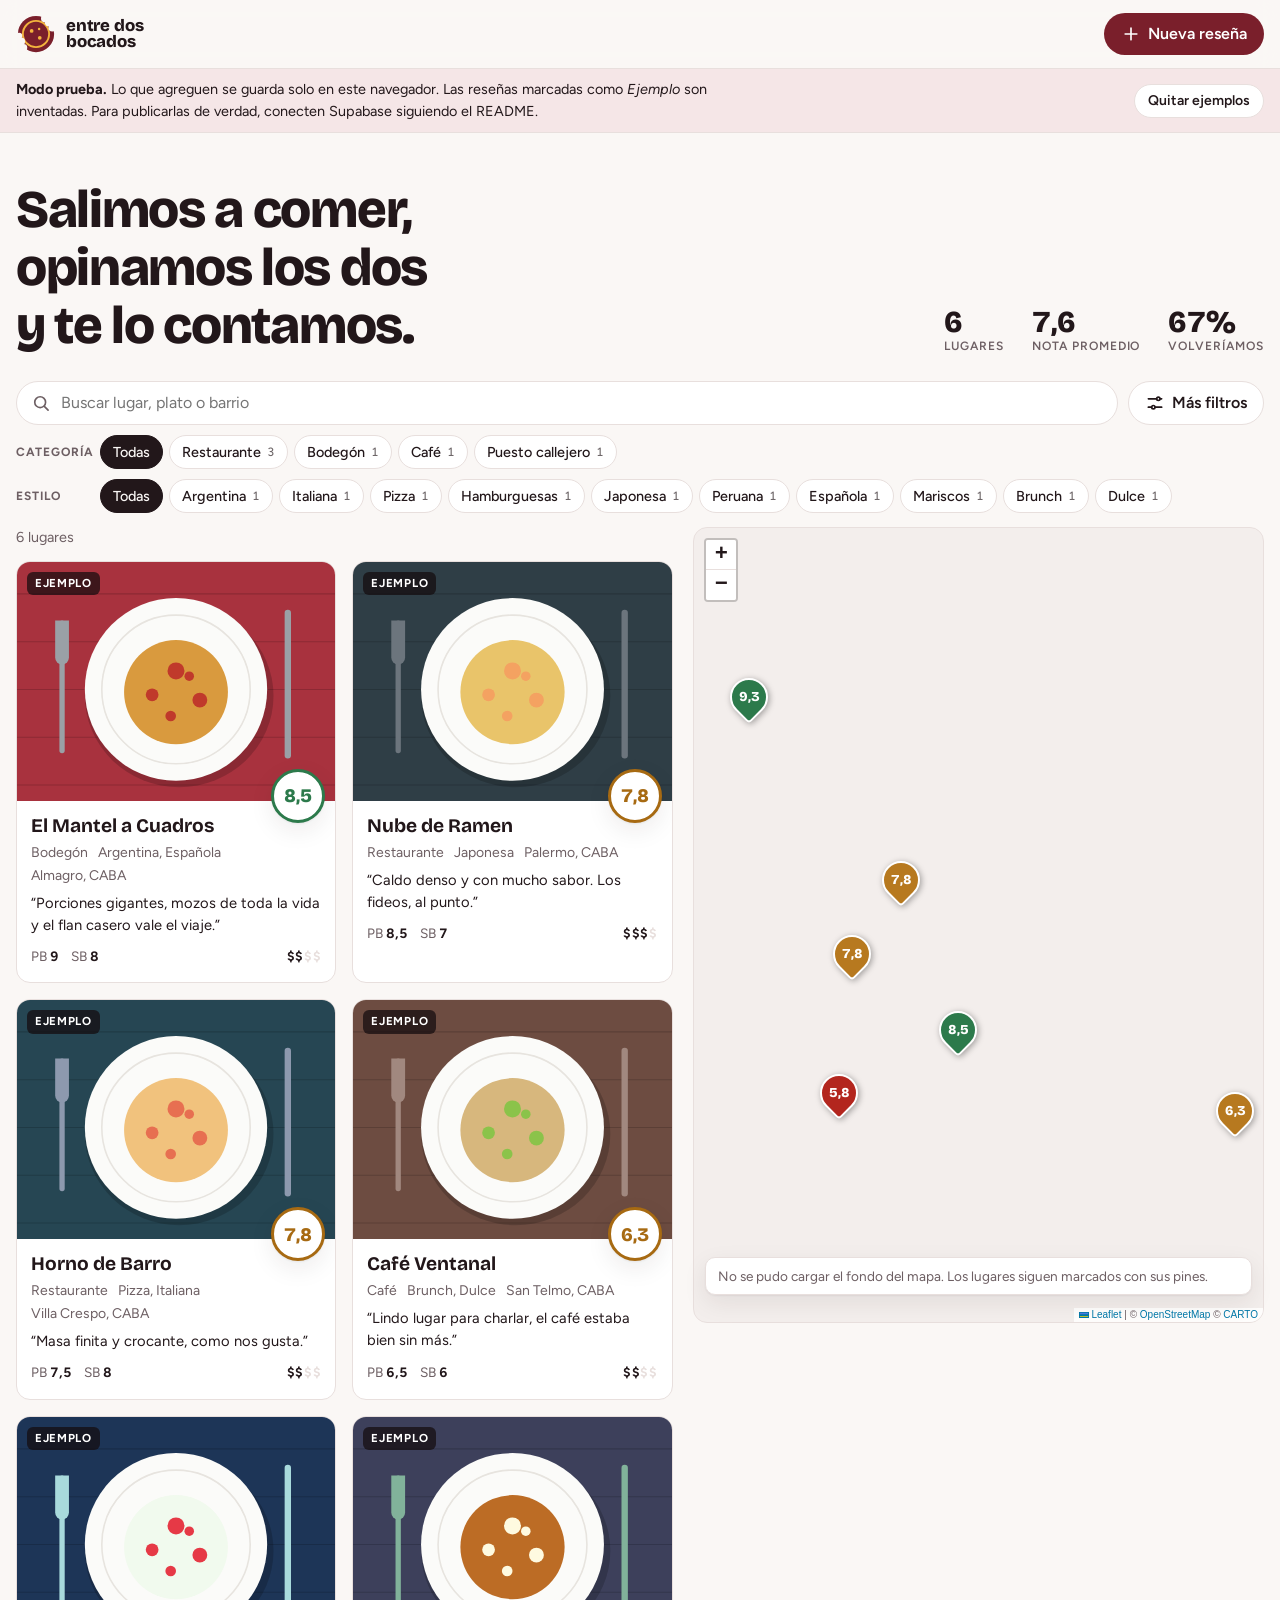
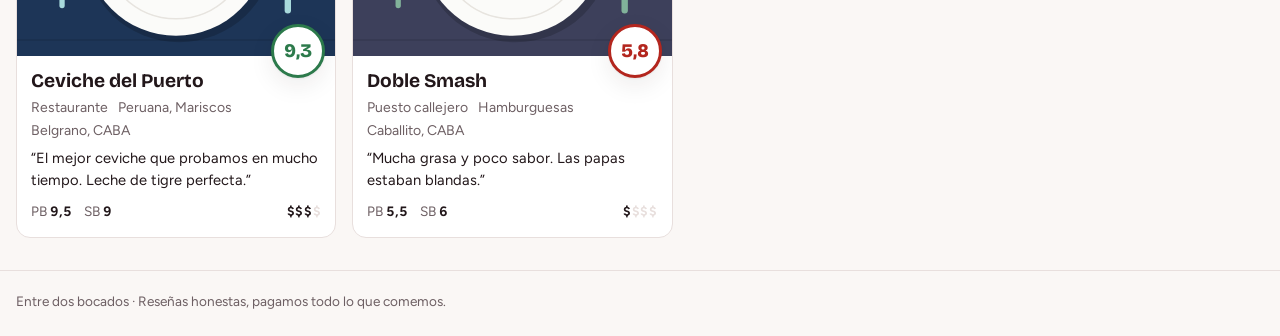
==== commit dc16e10f: "Aviso cuando el fondo del mapa no carga Co-Authored-By: Claude Opus 5.5 <noreply@anthropic.com> Clau" ====
--- a/entre-dos-bocados/index.html
+++ b/entre-dos-bocados/index.html
@@ -124,6 +124,7 @@
     </section>
     <section class="mapa-contenedor" aria-label="Mapa de lugares">
       <div id="mapa"></div>
+      <p class="mapa-aviso" id="mapa-aviso" hidden>No se pudo cargar el fondo del mapa. Los lugares siguen marcados con sus pines.</p>
     </section>
   </main>
 
--- a/entre-dos-bocados/css/styles.css
+++ b/entre-dos-bocados/css/styles.css
@@ -254,6 +254,11 @@
 .mapa-contenedor { position: relative; min-width: 0; scroll-margin-top: calc(var(--alto-barra) + env(safe-area-inset-top, 0px) + 8px); }
 #mapa { width: 100%; height: 100%; border-radius: var(--radio); border: 1px solid var(--linea); background: var(--superficie-2); z-index: 0; }
 
+.mapa-aviso {
+  position: absolute; z-index: 500; left: 12px; right: 12px; bottom: 28px;
+  padding: 8px 12px; border-radius: 10px; font-size: .85rem;
+  background: var(--superficie); color: var(--tenue); border: 1px solid var(--linea); box-shadow: var(--sombra);
+}
 /* Pines del mapa */
 .pin-icono { background: none; border: 0; }
 .pin {
